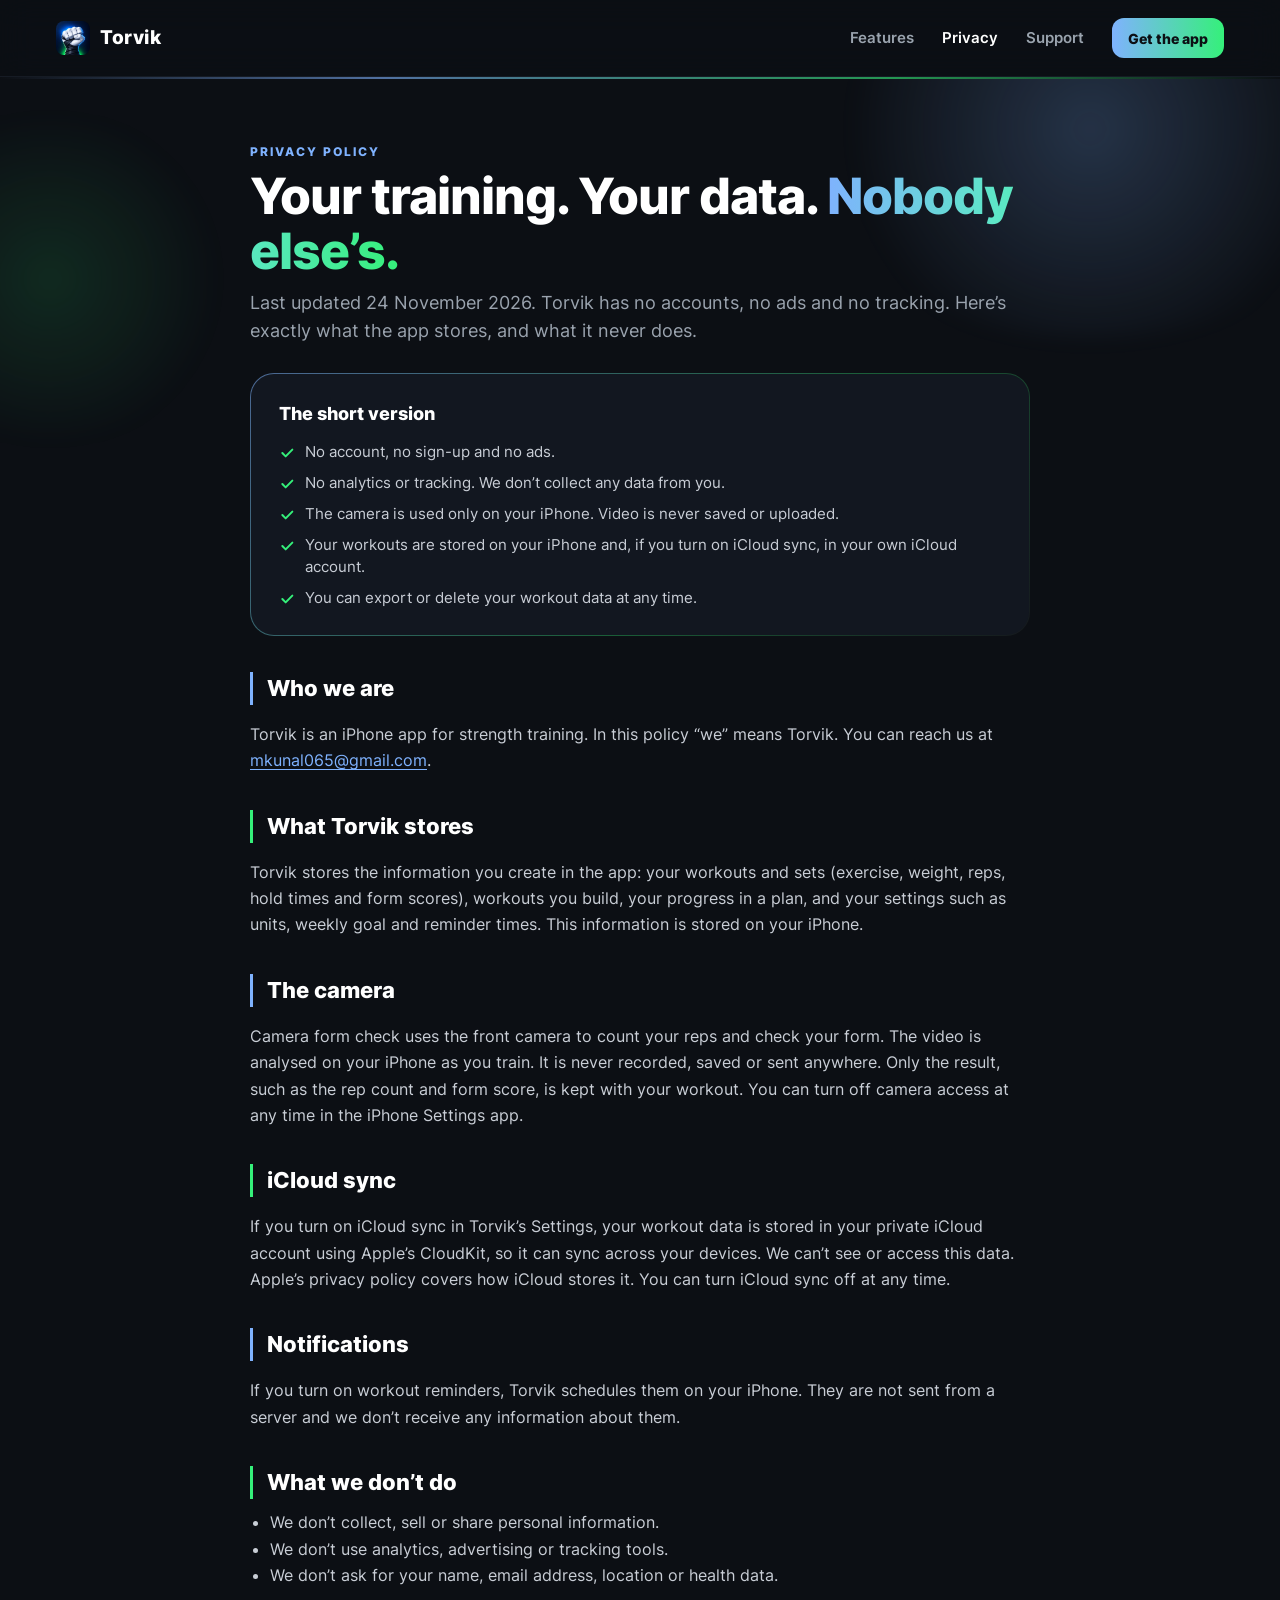
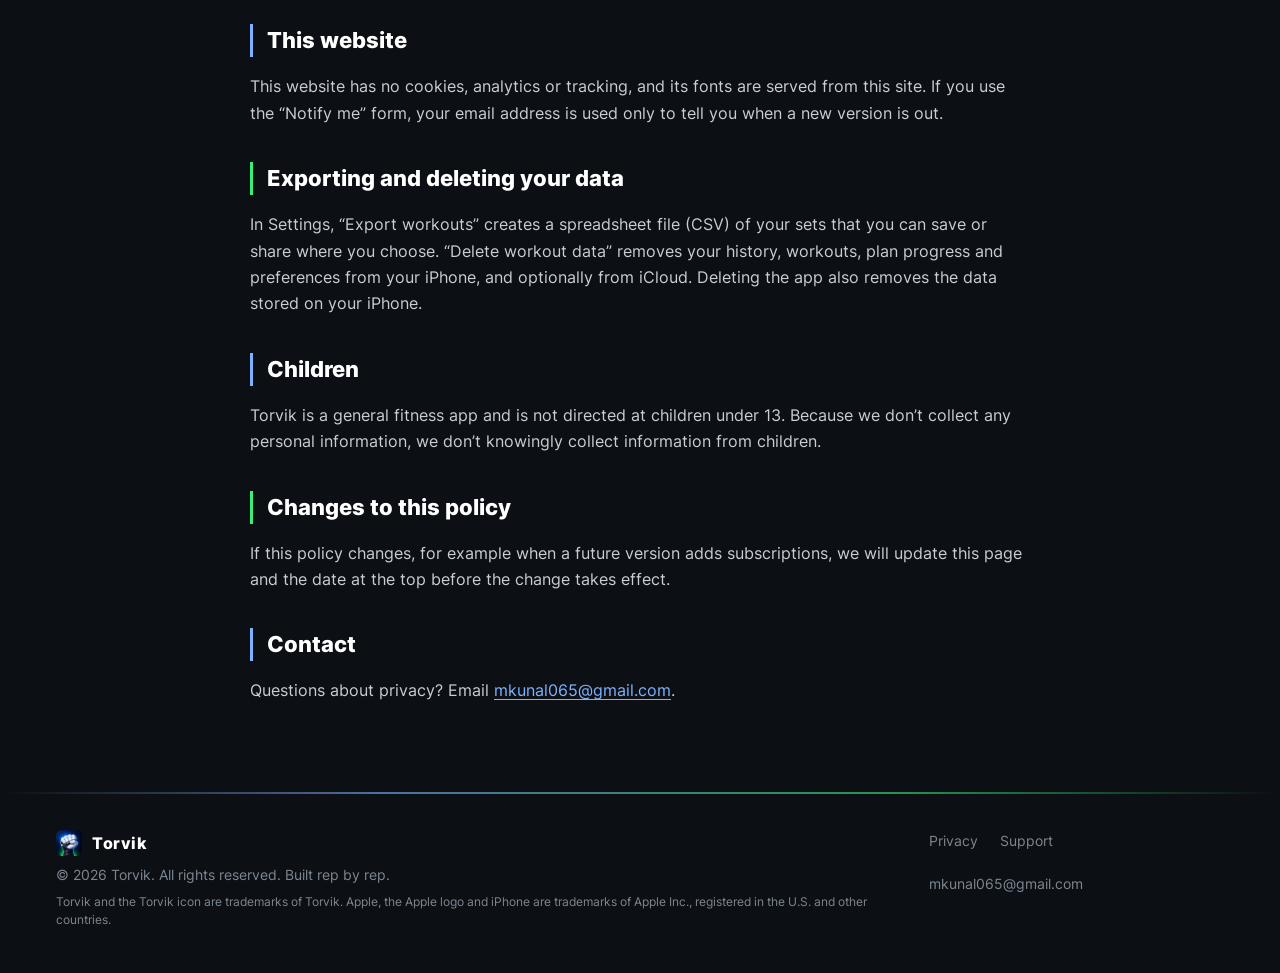
==== privacy/index.html @ 7f949816 "Initial commit" ====
<!doctype html>
<html lang="en">
<head>
<meta charset="utf-8">
<meta name="viewport" content="width=device-width, initial-scale=1">
<title>Privacy policy · Torvik</title>
<meta name="description" content="Last updated 24 November 2026. Torvik has no accounts, no ads and no tracking. Here’s exactly what the app stores, and what it never does.">
<link rel="canonical" href="https://torvik.app/privacy/">
<meta name="theme-color" content="#0C0F14">
<link rel="icon" href="../favicon.ico" sizes="any">
<link rel="icon" type="image/png" sizes="32x32" href="../assets/img/favicon-32.png">
<link rel="apple-touch-icon" href="../assets/img/apple-touch-icon.png">
<link rel="preload" href="../assets/fonts/inter-latin-800-normal.woff2" as="font" type="font/woff2" crossorigin>
<script>document.documentElement.classList.add("js")</script>
<link rel="stylesheet" href="../assets/css/style.css">
<meta property="og:type" content="website">
<meta property="og:site_name" content="Torvik">
<meta property="og:title" content="Privacy policy · Torvik">
<meta property="og:description" content="Last updated 24 November 2026. Torvik has no accounts, no ads and no tracking. Here’s exactly what the app stores, and what it never does.">
<meta property="og:url" content="https://torvik.app/privacy/">
<meta property="og:image" content="https://torvik.app/assets/img/og-image.png">
<meta property="og:image:width" content="1200">
<meta property="og:image:height" content="630">
<meta name="twitter:card" content="summary_large_image">
</head>
<body>
<a class="skip" href="#main">Skip to content</a>
<header class="site-header">
<div class="progress-bar" aria-hidden="true"></div>
<div class="wrap">
<a class="brand" href="../"><img src="../assets/img/icon-256.webp" alt="" width="34" height="34">Torvik</a>
<button class="menu-btn" type="button" aria-expanded="false" aria-controls="nav" aria-label="Menu"><svg width="18" height="18" viewBox="0 0 24 24" fill="none" stroke="currentColor" stroke-width="2.4" stroke-linecap="round" aria-hidden="true"><path d="M4 7h16M4 12h16M4 17h16"/></svg></button>
<nav class="nav" id="nav" aria-label="Main">
<a href="../#features">Features</a>
<a href="../privacy/" aria-current="page">Privacy</a>
<a href="../support/">Support</a>
<a class="btn btn-grad" href="../#get">Get the app</a>
</nav>
</div>
</header>
<hr class="gline">
<main id="main">
<section class="doc-hero" aria-labelledby="page-title">
<div class="glow" aria-hidden="true" style="right:-120px;top:-160px;width:620px;height:420px;background:radial-gradient(circle,rgba(127,178,254,0.22),rgba(127,178,254,0) 65%)"></div>
<div class="glow" aria-hidden="true" style="left:-160px;top:40px;width:420px;height:320px;background:radial-gradient(circle,rgba(53,240,122,0.12),rgba(53,240,122,0) 65%)"></div>
<div class="wrap"><div class="doc-col">
<div class="eyebrow">Privacy policy</div>
<h1 id="page-title">Your training. Your data. <span class="grad">Nobody else’s.</span></h1>
<p class="intro">Last updated 24 November 2026. Torvik has no accounts, no ads and no tracking. Here’s exactly what the app stores, and what it never does.</p>

<div class="gcard summary reveal"><div class="inner"><h2>The short version</h2><ul class="ticks"><li>No account, no sign-up and no ads.</li><li>No analytics or tracking. We don’t collect any data from you.</li><li>The camera is used only on your iPhone. Video is never saved or uploaded.</li><li>Your workouts are stored on your iPhone and, if you turn on iCloud sync, in your own iCloud account.</li><li>You can export or delete your workout data at any time.</li></ul></div></div>
<div class="prose">
<h2>Who we are</h2><p>Torvik is an iPhone app for strength training. In this policy “we” means Torvik. You can reach us at <a href="mailto:mkunal065@gmail.com">mkunal065@gmail.com</a>.</p>
<h2>What Torvik stores</h2><p>Torvik stores the information you create in the app: your workouts and sets (exercise, weight, reps, hold times and form scores), workouts you build, your progress in a plan, and your settings such as units, weekly goal and reminder times. This information is stored on your iPhone.</p>
<h2>The camera</h2><p>Camera form check uses the front camera to count your reps and check your form. The video is analysed on your iPhone as you train. It is never recorded, saved or sent anywhere. Only the result, such as the rep count and form score, is kept with your workout. You can turn off camera access at any time in the iPhone Settings app.</p>
<h2>iCloud sync</h2><p>If you turn on iCloud sync in Torvik’s Settings, your workout data is stored in your private iCloud account using Apple’s CloudKit, so it can sync across your devices. We can’t see or access this data. Apple’s privacy policy covers how iCloud stores it. You can turn iCloud sync off at any time.</p>
<h2>Notifications</h2><p>If you turn on workout reminders, Torvik schedules them on your iPhone. They are not sent from a server and we don’t receive any information about them.</p>
<h2>What we don’t do</h2><ul><li>We don’t collect, sell or share personal information.</li><li>We don’t use analytics, advertising or tracking tools.</li><li>We don’t ask for your name, email address, location or health data.</li></ul>
<h2>This website</h2><p>This website has no cookies, analytics or tracking, and its fonts are served from this site. If you use the “Notify me” form, your email address is used only to tell you when a new version is out.</p>
<h2>Exporting and deleting your data</h2><p>In Settings, “Export workouts” creates a spreadsheet file (CSV) of your sets that you can save or share where you choose. “Delete workout data” removes your history, workouts, plan progress and preferences from your iPhone, and optionally from iCloud. Deleting the app also removes the data stored on your iPhone.</p>
<h2>Children</h2><p>Torvik is a general fitness app and is not directed at children under 13. Because we don’t collect any personal information, we don’t knowingly collect information from children.</p>
<h2>Changes to this policy</h2><p>If this policy changes, for example when a future version adds subscriptions, we will update this page and the date at the top before the change takes effect.</p>
<h2>Contact</h2><p>Questions about privacy? Email <a href="mailto:mkunal065@gmail.com">mkunal065@gmail.com</a>.</p>
</div>
</div></div>
</section>
</main>
<hr class="gline">
<footer class="site-footer">
<div class="wrap">
<div class="foot-left">
<a class="brand" href="../"><img src="../assets/img/icon-256.webp" alt="" width="26" height="26">Torvik</a>
<span>© 2026 Torvik. All rights reserved. Built rep by rep.</span>
<span class="legal">Torvik and the Torvik icon are trademarks of Torvik. Apple, the Apple logo and iPhone are trademarks of Apple Inc., registered in the U.S. and other countries.</span>
</div>
<nav class="foot-links" aria-label="Footer">
<a href="../privacy/">Privacy</a>
<a href="../support/">Support</a>
<a href="mailto:mkunal065@gmail.com">mkunal065@gmail.com</a>
</nav>
</div>
</footer>
<script src="../assets/js/main.js" defer></script>
</body>
</html>
---- assets/css/style.css ----
/* Torvik website. One stylesheet, no frameworks. Colours come from the app and its icon. */

@font-face { font-family: "Inter"; font-style: normal; font-weight: 400; font-display: swap; src: url("../fonts/inter-latin-400-normal.woff2") format("woff2"); }
@font-face { font-family: "Inter"; font-style: normal; font-weight: 500; font-display: swap; src: url("../fonts/inter-latin-500-normal.woff2") format("woff2"); }
@font-face { font-family: "Inter"; font-style: normal; font-weight: 600; font-display: swap; src: url("../fonts/inter-latin-600-normal.woff2") format("woff2"); }
@font-face { font-family: "Inter"; font-style: normal; font-weight: 700; font-display: swap; src: url("../fonts/inter-latin-700-normal.woff2") format("woff2"); }
@font-face { font-family: "Inter"; font-style: normal; font-weight: 800; font-display: swap; src: url("../fonts/inter-latin-800-normal.woff2") format("woff2"); }

:root {
  --bg: #0C0F14;
  --surface: #121720;
  --surface-2: #151920;
  --line: #1E2430;
  --line-2: #2A3240;
  --text: #FFFFFF;
  --text-2: #C9CED6;
  --muted: #9AA3AE;
  --faint: #7D8792;
  --blue: #7FB2FE;
  --teal: #5EE6C8;
  --green: #35F07A;
  --amber: #FFB020;
  --grad: linear-gradient(90deg, #7FB2FE 0%, #5EE6C8 55%, #35F07A 100%);
  --radius: 24px;
  --gutter: 56px;
  --max: 1168px;
  color-scheme: dark;
}

*, *::before, *::after { box-sizing: border-box; }
html { -webkit-text-size-adjust: 100%; scroll-behavior: smooth; }
body {
  margin: 0;
  background: var(--bg);
  color: var(--text);
  font-family: Inter, system-ui, -apple-system, "Segoe UI", Roboto, sans-serif;
  font-size: 16px;
  line-height: 1.5;
  overflow-x: hidden;
  -webkit-font-smoothing: antialiased;
}
img { max-width: 100%; height: auto; display: block; }
a { color: inherit; text-decoration: none; }
a:hover { color: var(--text); }
:focus-visible { outline: 3px solid var(--blue); outline-offset: 3px; border-radius: 6px; }
.wrap { width: 100%; max-width: calc(var(--max) + var(--gutter) * 2); margin: 0 auto; padding: 0 var(--gutter); }
.muted { color: var(--muted); }
.sr-only { position: absolute; width: 1px; height: 1px; padding: 0; margin: -1px; overflow: hidden; clip: rect(0 0 0 0); white-space: nowrap; border: 0; }
.skip { position: absolute; left: 16px; top: -60px; z-index: 100; padding: 10px 14px; border-radius: 10px; background: #FFFFFF; color: var(--bg); font-weight: 700; }
.skip:focus { top: 12px; }

.eyebrow { font-size: 12px; font-weight: 800; letter-spacing: 2px; text-transform: uppercase; color: var(--blue); }
.eyebrow.g { color: var(--green); }
.grad { background: var(--grad); -webkit-background-clip: text; background-clip: text; color: transparent; }
.gline { height: 2px; border: 0; margin: 0; background: linear-gradient(90deg, rgba(127,178,254,0), var(--blue) 30%, var(--green) 70%, rgba(53,240,122,0)); opacity: .6; }
.glow { position: absolute; border-radius: 50%; pointer-events: none; filter: blur(10px); z-index: 0; }

/* Buttons */
.btn { display: inline-flex; align-items: center; justify-content: center; gap: 10px; height: 52px; padding: 0 22px; border-radius: 14px; font-weight: 800; font-size: 15px; border: 0; cursor: pointer; font-family: inherit; }
.btn-light { background: #FFFFFF; color: var(--bg); }
.btn-light:hover { color: var(--bg); background: #EEF3FB; }
.btn-ghost { border: 1px solid var(--line-2); color: var(--text); font-weight: 700; }
.btn-ghost:hover { border-color: var(--blue); }
.btn-grad { background: linear-gradient(90deg, var(--blue), var(--green)); color: var(--bg); }
.btn-grad:hover { color: var(--bg); filter: brightness(1.06); }
.btn-green { background: var(--green); color: var(--bg); }
.store-badge { display: inline-flex; align-items: center; }
.store-badge img { height: 52px; width: auto; }
.store-badge.pending { height: 52px; padding: 0 20px; border-radius: 14px; background: #FFFFFF; color: var(--bg); font-weight: 800; font-size: 15px; gap: 10px; }
.store-badge.pending:hover { color: var(--bg); }
.store-badge.pending small { display: block; font-size: 10px; font-weight: 600; letter-spacing: .3px; color: #55606E; }

/* Header */
.site-header { position: sticky; top: 0; z-index: 50; background: rgba(12,15,20,.82); -webkit-backdrop-filter: blur(16px) saturate(1.4); backdrop-filter: blur(16px) saturate(1.4); border-bottom: 1px solid #161B24; }
.site-header .wrap { display: flex; align-items: center; justify-content: space-between; height: 76px; }
.brand { display: flex; align-items: center; gap: 10px; font-size: 19px; font-weight: 800; letter-spacing: .5px; }
.brand img { width: 34px; height: 34px; border-radius: 8px; }
.nav { display: flex; align-items: center; gap: 28px; }
.nav a:not(.btn) { font-size: 15px; font-weight: 600; color: var(--muted); }
.nav a:not(.btn):hover, .nav a[aria-current="page"] { color: var(--text); }
.nav .btn { height: 40px; padding: 0 16px; border-radius: 12px; font-size: 14px; }
.menu-btn { display: none; width: 44px; height: 44px; border-radius: 12px; border: 1px solid var(--line-2); background: transparent; color: var(--text); align-items: center; justify-content: center; cursor: pointer; }

/* Hero */
.hero { position: relative; overflow: hidden; padding: 72px 0 56px; }
.hero .wrap { display: grid; grid-template-columns: 1.1fr 1fr; gap: 40px; align-items: center; }
.hero-copy { display: flex; flex-direction: column; gap: 20px; max-width: 560px; position: relative; z-index: 1; }
.pill-row { display: flex; gap: 8px; align-items: center; flex-wrap: wrap; }
.pill { padding: 5px 10px; border-radius: 9px; background: rgba(53,240,122,.14); color: var(--green); font-size: 12px; font-weight: 800; letter-spacing: .5px; }
h1 { margin: 0; font-size: clamp(40px, 5.2vw, 64px); line-height: 1.06; font-weight: 800; letter-spacing: -1.4px; }
.lede { margin: 0; font-size: clamp(17px, 1.6vw, 20px); line-height: 1.55; color: var(--muted); }
.cta-row { display: flex; gap: 12px; flex-wrap: wrap; }
.checks { display: flex; gap: 18px; flex-wrap: wrap; margin: 0; padding: 0; list-style: none; font-size: 14px; color: var(--text-2); }
.checks li::before { content: "✓ "; color: var(--green); font-weight: 800; }
.hero-visual { position: relative; display: flex; justify-content: center; padding: 10px 0; }
.float-chip { position: absolute; display: inline-flex; align-items: center; gap: 8px; padding: 8px 12px; border-radius: 14px; background: rgba(12,15,20,.86); border: 1px solid rgba(255,255,255,.08); font-size: 13px; font-weight: 600; white-space: nowrap; z-index: 3; box-shadow: 0 10px 30px rgba(0,0,0,.4); }
.float-chip .dot { width: 9px; height: 9px; border-radius: 5px; background: var(--green); }
.chip-a { left: -46%; top: -3%; }
.chip-b { right: -40%; bottom: -3%; }

/* Phone frame around real app screenshots */
.phone { position: relative; width: 290px; aspect-ratio: 390 / 844; border-radius: 48px; background: #05070A; padding: 10px; box-shadow: 0 30px 80px rgba(0,0,0,.55), inset 0 0 0 1px var(--line-2); z-index: 1; flex-shrink: 0; }
.phone .screen { position: relative; width: 100%; height: 100%; border-radius: 38px; overflow: hidden; background: var(--bg); }
.phone .screen img { width: 100%; height: 100%; object-fit: cover; object-position: top; }
.phone .island { position: absolute; left: 50%; top: 11px; width: 86px; height: 25px; margin-left: -43px; border-radius: 13px; background: #000; z-index: 2; }
.phone-wrap { position: relative; display: flex; justify-content: center; }
.phone-wrap .glow { left: 50%; top: 50%; width: 460px; height: 460px; margin: -230px 0 0 -230px; }

/* Features */
.feature { position: relative; overflow: hidden; padding: 72px 0; }
.feature .wrap { display: grid; grid-template-columns: 1fr 1fr; gap: 64px; align-items: center; }
.feature.flip .feature-copy { order: 2; }
.feature-copy { display: flex; flex-direction: column; gap: 14px; max-width: 470px; }
.feature-copy h2 { margin: 0; font-size: clamp(28px, 3vw, 40px); line-height: 1.15; font-weight: 800; letter-spacing: -.6px; }
.feature-copy p { margin: 0; font-size: 18px; line-height: 1.55; color: var(--muted); }
.ticks { list-style: none; margin: 4px 0 0; padding: 0; display: flex; flex-direction: column; gap: 9px; }
.ticks li { position: relative; padding-left: 26px; font-size: 15px; line-height: 22px; color: var(--text-2); }
.ticks li::before { content: ""; position: absolute; left: 0; top: 4px; width: 16px; height: 16px; background: no-repeat center/16px url("data:image/svg+xml,%3Csvg xmlns='http://www.w3.org/2000/svg' viewBox='0 0 24 24' fill='none' stroke='%2335F07A' stroke-width='3' stroke-linecap='round' stroke-linejoin='round'%3E%3Cpath d='M5 12l5 5L20 7'/%3E%3C/svg%3E"); }

/* Cards */
.card { background: var(--surface); border: 1px solid var(--line); border-radius: var(--radius); }
.gcard { display: flex; border-radius: var(--radius); padding: 1px; background: linear-gradient(135deg, rgba(127,178,254,.55), rgba(53,240,122,.35) 60%, rgba(255,255,255,.04)); }
.gcard > .inner { flex: 1; min-width: 0; border-radius: calc(var(--radius) - 1px); background: var(--surface); }
.trust { padding: 32px 0 56px; }
.trust-grid { display: grid; grid-template-columns: repeat(3, minmax(0, 1fr)); gap: 16px; }
.trust .inner { padding: 24px; display: flex; flex-direction: column; gap: 10px; }
.trust h3 { margin: 0; font-size: 19px; font-weight: 800; }
.trust p { margin: 0; font-size: 15px; line-height: 1.55; color: var(--muted); }
.tile { width: 44px; height: 44px; border-radius: 12px; display: flex; align-items: center; justify-content: center; }

.notify { padding: 0 0 64px; }
.notify .inner { padding: 44px; display: flex; gap: 24px; align-items: center; justify-content: space-between; background: radial-gradient(120% 140% at 0% 0%, #18305A, #0F141C 60%); }
.notify h2 { margin: 8px 0 6px; font-size: 32px; line-height: 1.2; font-weight: 800; }
.notify p { margin: 0; color: var(--muted); }
.notify form { display: flex; gap: 10px; }
.notify input { height: 52px; min-width: 280px; padding: 0 16px; border-radius: 14px; border: 1px solid var(--line-2); background: var(--bg); color: var(--text); font: 500 15px Inter, system-ui, sans-serif; }
.notify input::placeholder { color: var(--faint); }
.form-note { margin-top: 10px; font-size: 13px; color: var(--green); min-height: 1em; }

.final { position: relative; overflow: hidden; padding: 72px 0 96px; text-align: center; }
.final .wrap { display: flex; flex-direction: column; align-items: center; gap: 18px; position: relative; z-index: 1; }
.final img.app-icon { width: 120px; height: 120px; border-radius: 27px; box-shadow: 0 20px 60px rgba(127,178,254,.25); }
.final h2 { margin: 0; font-size: clamp(34px, 4.6vw, 56px); line-height: 1.1; font-weight: 800; letter-spacing: -1px; }

/* Footer */
.site-footer { padding: 36px 0 44px; font-size: 14px; color: var(--faint); }
.site-footer .wrap { display: flex; gap: 18px; justify-content: space-between; }
.site-footer .brand { font-size: 16px; color: var(--text); }
.site-footer .brand img { width: 26px; height: 26px; border-radius: 6px; }
.foot-left { display: flex; flex-direction: column; gap: 8px; }
.foot-links { display: flex; gap: 22px; flex-wrap: wrap; align-content: flex-start; }
.foot-links a:hover { color: var(--text); }
.legal { font-size: 12px; }

/* Document pages (privacy, support) */
.doc-hero { position: relative; overflow: hidden; padding: 64px 0 72px; }
.doc-col { position: relative; z-index: 1; max-width: 780px; margin: 0 auto; }
.doc-col h1 { margin: 8px 0 10px; font-size: clamp(34px, 4.4vw, 50px); line-height: 1.1; letter-spacing: -1px; }
.doc-col .intro { margin: 0; font-size: 18px; line-height: 1.55; color: var(--muted); }
.summary { margin-top: 28px; }
.summary .inner { padding: 26px 28px; display: flex; flex-direction: column; gap: 10px; }
.summary h2 { margin: 0; font-size: 18px; font-weight: 800; }
.prose h2 { margin: 36px 0 10px; font-size: 22px; font-weight: 800; padding-left: 14px; border-left: 3px solid var(--blue); }
.prose h2:nth-of-type(even) { border-left-color: var(--green); }
.prose p, .prose li { font-size: 16px; line-height: 1.65; color: var(--text-2); }
.prose ul { margin: 0; padding-left: 20px; }
.prose a { color: var(--blue); text-decoration: underline; text-underline-offset: 3px; }

.faq { margin-top: 28px; overflow: hidden; }
.faq details { border-bottom: 1px solid var(--line); }
.faq details:last-child { border-bottom: 0; }
.faq summary { list-style: none; cursor: pointer; padding: 20px 22px; display: flex; justify-content: space-between; gap: 16px; font-size: 17px; font-weight: 700; }
.faq summary::-webkit-details-marker { display: none; }
.faq summary::after { content: "+"; color: var(--blue); font-size: 22px; line-height: 22px; font-weight: 600; flex-shrink: 0; }
.faq details[open] summary::after { content: "−"; }
.faq details p { margin: 0; padding: 0 22px 20px; font-size: 15px; line-height: 1.6; color: var(--muted); }
.faq details p a { color: var(--blue); }
.help-grid { display: grid; grid-template-columns: 1.3fr 1fr; gap: 16px; margin-top: 24px; }
.help-grid .card { padding: 24px; display: flex; flex-direction: column; gap: 10px; }
.help-grid h2 { margin: 0; font-size: 19px; font-weight: 800; }
.help-grid p { margin: 0; color: var(--muted); font-size: 15px; line-height: 1.55; }
.help-grid .btn { align-self: flex-start; height: 46px; font-size: 15px; word-break: break-all; }

/* 404 */
.not-found { min-height: 60vh; display: flex; align-items: center; text-align: center; }
.not-found .wrap { display: flex; flex-direction: column; align-items: center; gap: 16px; }

/* Responsive */
@media (max-width: 1100px) {
  .chip-a { left: -28%; }
  .chip-b { right: -24%; }
}
@media (max-width: 960px) {
  :root { --gutter: 24px; }
  .hero { padding: 40px 0 24px; }
  .hero .wrap, .feature .wrap { grid-template-columns: 1fr; gap: 36px; }
  .feature.flip .feature-copy { order: 0; }
  .feature { padding: 48px 0; }
  .feature-copy { max-width: none; }
  .trust-grid { grid-template-columns: 1fr; }
  .notify .inner { flex-direction: column; align-items: stretch; padding: 28px; }
  .notify form { flex-direction: column; }
  .notify input { min-width: 0; }
  .chip-a { left: -12px; top: -14px; }
  .chip-b { right: -12px; bottom: -16px; }
  .help-grid { grid-template-columns: 1fr; }
}
@media (max-width: 720px) {
  :root { --gutter: 20px; }
  .menu-btn { display: inline-flex; }
  .nav { display: none; position: absolute; left: 0; right: 0; top: 76px; flex-direction: column; align-items: stretch; gap: 0; padding: 8px 20px 20px; background: rgba(12,15,20,.97); border-bottom: 1px solid #161B24; }
  .nav.open { display: flex; }
  .nav a:not(.btn) { padding: 14px 0; border-bottom: 1px solid var(--line); font-size: 17px; }
  .nav .btn { margin-top: 14px; height: 48px; }
  .phone { width: 260px; }
  .site-footer .wrap { flex-direction: column; }
  .faq summary { padding: 18px; font-size: 16px; }
  .faq details p { padding: 0 18px 18px; }
}

/* ================================================================== Motion
   Only transform and opacity animate, so everything runs on the GPU.
   Hidden-until-revealed states apply only when JavaScript is running (html.js)
   and the visitor hasn't asked for reduced motion. */
:root { --ease: cubic-bezier(.2,.8,.2,1); --ease-soft: cubic-bezier(.4,0,.2,1); }

/* Scroll progress and header */
.progress-bar { position: absolute; left: 0; right: 0; bottom: -1px; height: 2px; background: linear-gradient(90deg, var(--blue), var(--teal), var(--green)); transform: scaleX(0); transform-origin: left center; will-change: transform; }
.site-header { transition: background-color .35s var(--ease-soft), box-shadow .35s var(--ease-soft); }
.site-header.scrolled { background: rgba(12,15,20,.94); box-shadow: 0 10px 30px rgba(0,0,0,.35); }

/* Buttons and cards */
.btn, .store-badge { transition: transform .35s var(--ease), box-shadow .35s var(--ease), background-color .25s ease, border-color .25s ease, filter .25s ease; }
.btn:hover, .store-badge:hover { transform: translateY(-2px); }
.btn:active, .store-badge:active { transform: translateY(0) scale(.98); transition-duration: .12s; }
.btn-light:hover, .store-badge:hover { box-shadow: 0 12px 30px rgba(127,178,254,.22); }
.btn-green:hover { box-shadow: 0 12px 30px rgba(53,240,122,.28); }
.btn-grad { position: relative; overflow: hidden; }
.btn-grad::after { content: ""; position: absolute; top: 0; bottom: 0; left: -60%; width: 45%; background: linear-gradient(100deg, rgba(255,255,255,0), rgba(255,255,255,.55), rgba(255,255,255,0)); transform: skewX(-20deg) translateX(0); opacity: 0; }
.btn-grad:hover::after { animation: sweep .9s var(--ease-soft); }
@keyframes sweep { 0% { opacity: 0; transform: skewX(-20deg) translateX(0); } 20% { opacity: 1; } 100% { opacity: 0; transform: skewX(-20deg) translateX(420%); } }
.gcard { transition: transform .5s var(--ease), box-shadow .5s var(--ease); }
.trust .gcard:hover { transform: translateY(-6px); box-shadow: 0 24px 50px rgba(0,0,0,.45), 0 0 40px rgba(127,178,254,.12); }
.tile { transition: transform .5s var(--ease); }
.trust .gcard:hover .tile { transform: scale(1.08) rotate(-4deg); }

/* Living gradient words and breathing glows */
.grad { background-image: linear-gradient(90deg, #7FB2FE 0%, #5EE6C8 25%, #35F07A 50%, #5EE6C8 75%, #7FB2FE 100%); background-size: 200% auto; animation: shimmer 9s linear infinite; }
@keyframes shimmer { to { background-position: -200% center; } }
.glow { animation: breathe 9s ease-in-out infinite alternate; }
@keyframes breathe { from { opacity: .7; transform: scale(.94); } to { opacity: 1; transform: scale(1.06); } }

/* Hero entrance */
.hero-stage { position: relative; perspective: 1200px; }
.tilt { transform-style: preserve-3d; will-change: transform; transition: transform .6s var(--ease); }
.hero .phone { animation: float 7s ease-in-out 1.6s infinite; }
@keyframes float { 0%, 100% { transform: translateY(0); } 50% { transform: translateY(-12px); } }
.float-chip { animation: drift 6s ease-in-out infinite; }
.chip-b { animation-delay: -3s; }
@keyframes drift { 0%, 100% { translate: 0 0; } 50% { translate: 0 -6px; } }

.js .hero-copy > * { animation: rise 1s var(--ease) both; }
.js .hero-copy > :nth-child(1) { animation-delay: .05s; }
.js .hero-copy > :nth-child(2) { animation-delay: .15s; }
.js .hero-copy > :nth-child(3) { animation-delay: .28s; }
.js .hero-copy > :nth-child(4) { animation-delay: .4s; }
.js .hero-copy > :nth-child(5) { animation-delay: .52s; }
.js .hero-stage { animation: phoneIn 1.3s var(--ease) .25s backwards; }
.js .float-chip { animation: chipIn .8s var(--ease) backwards, drift 6s ease-in-out infinite; }
.js .chip-a { animation-delay: 1.1s, 1.9s; }
.js .chip-b { animation-delay: 1.3s, -1s; }
.js .doc-col > .eyebrow, .js .doc-col > h1, .js .doc-col > .intro { animation: rise 1s var(--ease) both; }
.js .doc-col > h1 { animation-delay: .1s; }
.js .doc-col > .intro { animation-delay: .22s; }
.js .not-found .wrap > * { animation: rise 1s var(--ease) both; }
.js .not-found .wrap > :nth-child(2) { animation-delay: .1s; }
.js .not-found .wrap > :nth-child(3) { animation-delay: .2s; }
.js .not-found .wrap > :nth-child(4) { animation-delay: .3s; }
@keyframes rise { from { opacity: 0; transform: translateY(26px); } to { opacity: 1; transform: none; } }
@keyframes phoneIn { from { opacity: 0; transform: translateY(70px) rotateX(16deg) scale(.94); } to { opacity: 1; transform: none; } }
@keyframes chipIn { from { opacity: 0; transform: translateY(12px) scale(.9); } to { opacity: 1; transform: none; } }

/* Scroll reveals */
.js .reveal { opacity: 0; transform: translateY(36px); transition: opacity 1s var(--ease), transform 1.1s var(--ease); transition-delay: var(--d, 0s); }
.js .reveal.from-right { transform: translateX(60px) rotate(3deg) scale(.95); }
.js .reveal.from-left { transform: translateX(-60px) rotate(-3deg) scale(.95); }
.js .reveal.in { opacity: 1; transform: none; }
.js .feature-copy.reveal .ticks li { opacity: 0; transform: translateX(-12px); transition: opacity .7s var(--ease), transform .7s var(--ease); }
.js .feature-copy.reveal.in .ticks li { opacity: 1; transform: none; }
.js .feature-copy.reveal.in .ticks li:nth-child(1) { transition-delay: .35s; }
.js .feature-copy.reveal.in .ticks li:nth-child(2) { transition-delay: .45s; }
.js .feature-copy.reveal.in .ticks li:nth-child(3) { transition-delay: .55s; }
.parallax { will-change: transform; }
.final .app-icon.reveal.in { animation: iconGlow 4s ease-in-out 1.2s infinite; }
@keyframes iconGlow { 0%, 100% { box-shadow: 0 20px 60px rgba(127,178,254,.25); } 50% { box-shadow: 0 24px 80px rgba(53,240,122,.35); } }

/* Menu and FAQ */
@media (max-width: 720px) {
  .nav.open { animation: menuIn .4s var(--ease); }
  @keyframes menuIn { from { opacity: 0; transform: translateY(-10px); } to { opacity: 1; transform: none; } }
}
.faq summary::after { transition: transform .35s var(--ease); }
.faq details[open] summary::after { transform: rotate(180deg); }
.faq details[open] p { animation: faqIn .45s var(--ease); }
@keyframes faqIn { from { opacity: 0; transform: translateY(-6px); } to { opacity: 1; transform: none; } }
.faq summary { transition: color .2s ease; }
.faq summary:hover { color: var(--blue); }

/* Respect Reduce Motion: show everything, move nothing */
@media (prefers-reduced-motion: reduce) {
  html { scroll-behavior: auto; }
  *, *::before, *::after { animation: none !important; transition: none !important; }
  .js .reveal, .js .feature-copy.reveal .ticks li { opacity: 1 !important; transform: none !important; }
  .tilt, .parallax { transform: none !important; }
}
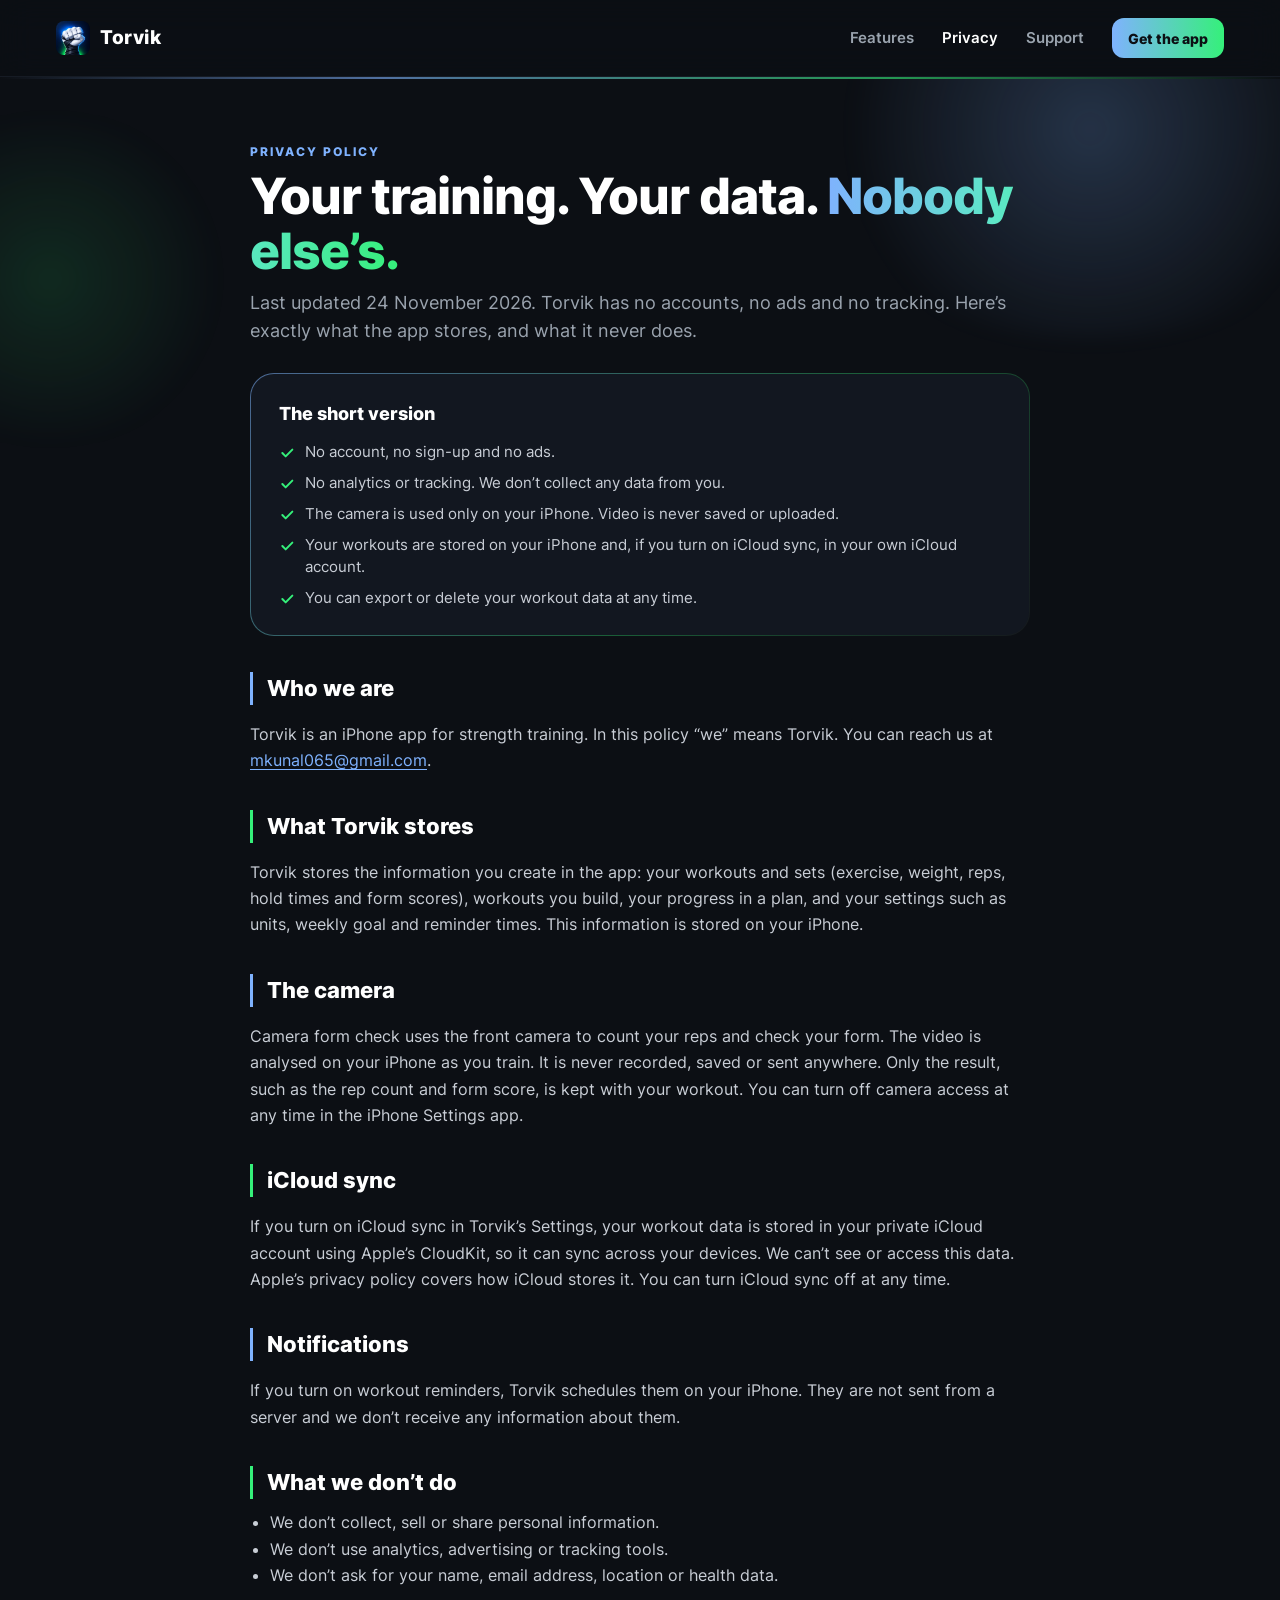
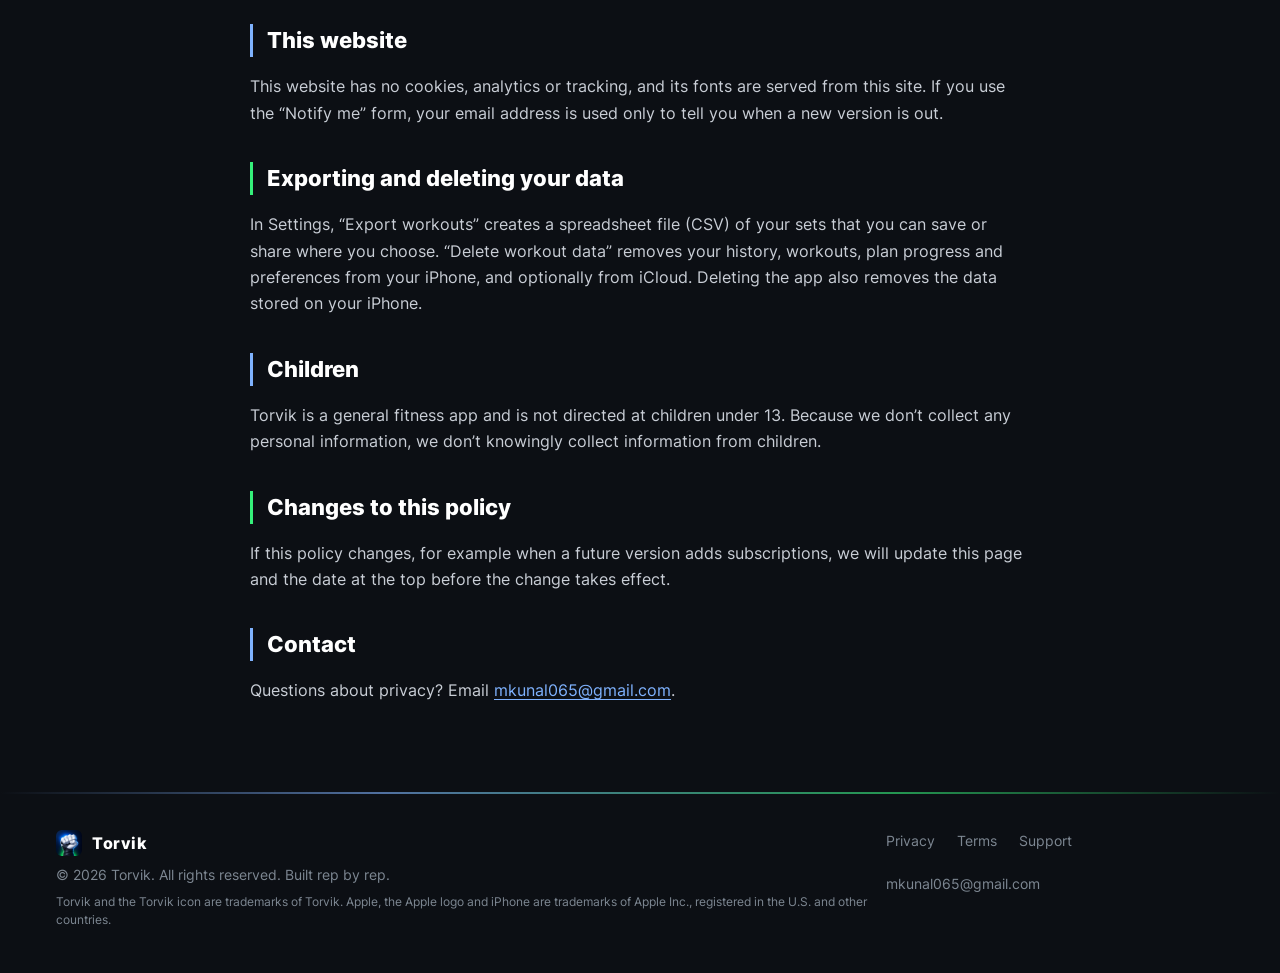
==== commit 445c04fe: "added the TOU" ====
--- a/privacy/index.html
+++ b/privacy/index.html
@@ -5,7 +5,7 @@
 <meta name="viewport" content="width=device-width, initial-scale=1">
 <title>Privacy policy · Torvik</title>
 <meta name="description" content="Last updated 24 November 2026. Torvik has no accounts, no ads and no tracking. Here’s exactly what the app stores, and what it never does.">
-<link rel="canonical" href="https://torvik.app/privacy/">
+<link rel="canonical" href="https://kunalvmore.github.io/torvik/privacy/">
 <meta name="theme-color" content="#0C0F14">
 <link rel="icon" href="../favicon.ico" sizes="any">
 <link rel="icon" type="image/png" sizes="32x32" href="../assets/img/favicon-32.png">
@@ -17,8 +17,8 @@
 <meta property="og:site_name" content="Torvik">
 <meta property="og:title" content="Privacy policy · Torvik">
 <meta property="og:description" content="Last updated 24 November 2026. Torvik has no accounts, no ads and no tracking. Here’s exactly what the app stores, and what it never does.">
-<meta property="og:url" content="https://torvik.app/privacy/">
-<meta property="og:image" content="https://torvik.app/assets/img/og-image.png">
+<meta property="og:url" content="https://kunalvmore.github.io/torvik/privacy/">
+<meta property="og:image" content="https://kunalvmore.github.io/torvik/assets/img/og-image.png">
 <meta property="og:image:width" content="1200">
 <meta property="og:image:height" content="630">
 <meta name="twitter:card" content="summary_large_image">
@@ -75,6 +75,7 @@
 </div>
 <nav class="foot-links" aria-label="Footer">
 <a href="../privacy/">Privacy</a>
+<a href="../terms/">Terms</a>
 <a href="../support/">Support</a>
 <a href="mailto:mkunal065@gmail.com">mkunal065@gmail.com</a>
 </nav>
